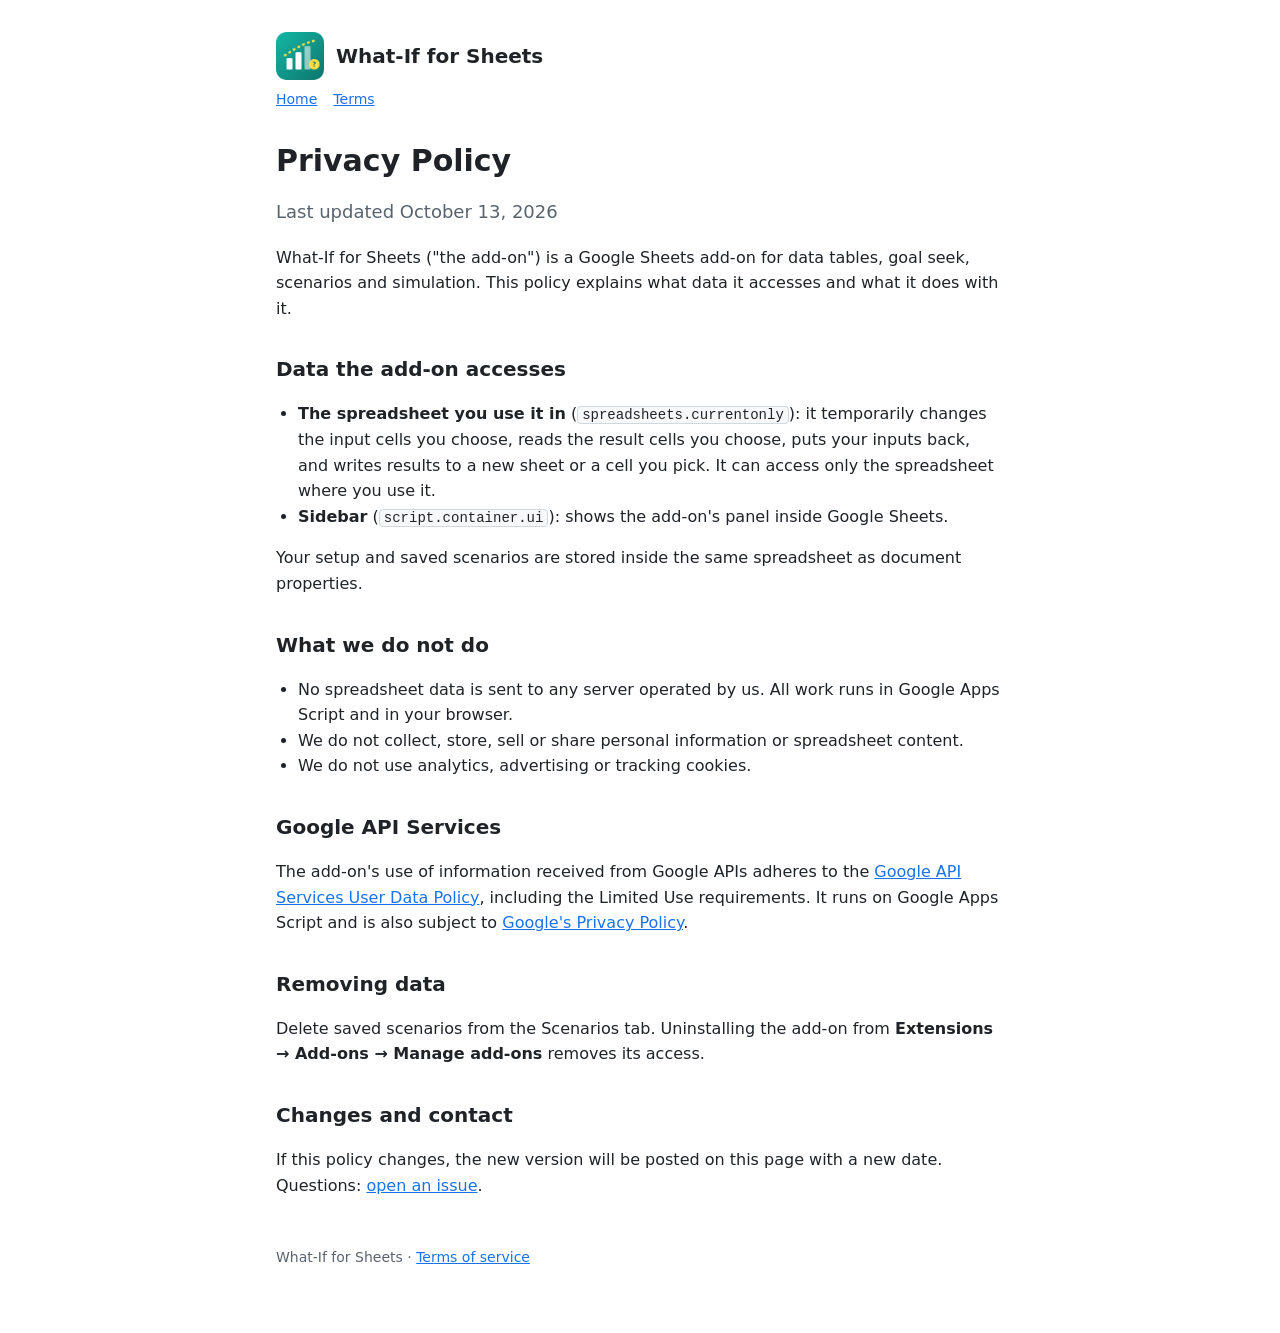
==== privacy.html @ 3785059e "add site Co-Authored-By: Claude Opus 5.5 <noreply@anthropic.com>" ====
<!doctype html>
<html lang="en">
<head>
<meta charset="utf-8">
<meta name="viewport" content="width=device-width, initial-scale=1">
<title>Privacy Policy</title>
<link rel="icon" href="icon-128.png">
<link rel="stylesheet" href="style.css">
</head>
<body>
<main>
<header><img src="icon-128.png" alt=""><a href="./">What-If for Sheets</a></header>
<nav><a href="./">Home</a><a href="terms.html">Terms</a></nav>

<h1>Privacy Policy</h1>
<p class="lede">Last updated October 13, 2026</p>

<p>What-If for Sheets ("the add-on") is a Google Sheets add-on for data tables, goal seek, scenarios and simulation. This policy explains what data it accesses and what it does with it.</p>

<h2>Data the add-on accesses</h2>
<ul>
  <li><b>The spreadsheet you use it in</b> (<code>spreadsheets.currentonly</code>): it temporarily changes the input cells you choose, reads the result cells you choose, puts your inputs back, and writes results to a new sheet or a cell you pick. It can access only the spreadsheet where you use it.</li>
  <li><b>Sidebar</b> (<code>script.container.ui</code>): shows the add-on's panel inside Google Sheets.</li>
</ul>
<p>Your setup and saved scenarios are stored inside the same spreadsheet as document properties.</p>

<h2>What we do not do</h2>
<ul>
  <li>No spreadsheet data is sent to any server operated by us. All work runs in Google Apps Script and in your browser.</li>
  <li>We do not collect, store, sell or share personal information or spreadsheet content.</li>
  <li>We do not use analytics, advertising or tracking cookies.</li>
</ul>

<h2>Google API Services</h2>
<p>The add-on's use of information received from Google APIs adheres to the <a href="https://developers.google.com/terms/api-services-user-data-policy">Google API Services User Data Policy</a>, including the Limited Use requirements. It runs on Google Apps Script and is also subject to <a href="https://policies.google.com/privacy">Google's Privacy Policy</a>.</p>

<h2>Removing data</h2>
<p>Delete saved scenarios from the Scenarios tab. Uninstalling the add-on from <b>Extensions → Add-ons → Manage add-ons</b> removes its access.</p>

<h2>Changes and contact</h2>
<p>If this policy changes, the new version will be posted on this page with a new date. Questions: <a href="https://github.com/roguemoose/what-if-for-sheets/issues">open an issue</a>.</p>

<footer>What-If for Sheets · <a href="terms.html">Terms of service</a></footer>
</main>
</body>
</html>
---- style.css ----
:root {
  --bg: #ffffff;
  --text: #1f2328;
  --muted: #59636e;
  --accent: #1a73e8;
  --card: #f6f8fa;
  --border: #d1d9e0;
}
@media (prefers-color-scheme: dark) {
  :root {
    --bg: #0d1117;
    --text: #e6edf3;
    --muted: #9198a1;
    --accent: #4493f8;
    --card: #161b22;
    --border: #30363d;
  }
}
* { box-sizing: border-box; }
body {
  margin: 0;
  background: var(--bg);
  color: var(--text);
  font: 16px/1.6 system-ui, -apple-system, "Segoe UI", Roboto, sans-serif;
}
main { max-width: 760px; margin: 0 auto; padding: 32px 16px 64px; }
header { display: flex; align-items: center; gap: 12px; margin-bottom: 8px; }
header img { width: 48px; height: 48px; }
header a { color: inherit; text-decoration: none; font-weight: 600; font-size: 20px; }
nav { display: flex; gap: 16px; flex-wrap: wrap; margin-bottom: 32px; font-size: 14px; }
a { color: var(--accent); }
h1 { font-size: 30px; line-height: 1.25; margin: 0 0 12px; }
h2 { font-size: 20px; margin: 32px 0 8px; }
.lede { color: var(--muted); font-size: 18px; }
.card { background: var(--card); border: 1px solid var(--border); border-radius: 8px; padding: 16px 20px; margin: 16px 0; }
ol, ul { padding-left: 22px; }
code { background: var(--card); border: 1px solid var(--border); border-radius: 4px; padding: 0 4px; font-size: 14px; }
img.shot { width: 100%; border: 1px solid var(--border); border-radius: 8px; margin: 16px 0; }
footer { margin-top: 48px; color: var(--muted); font-size: 14px; }
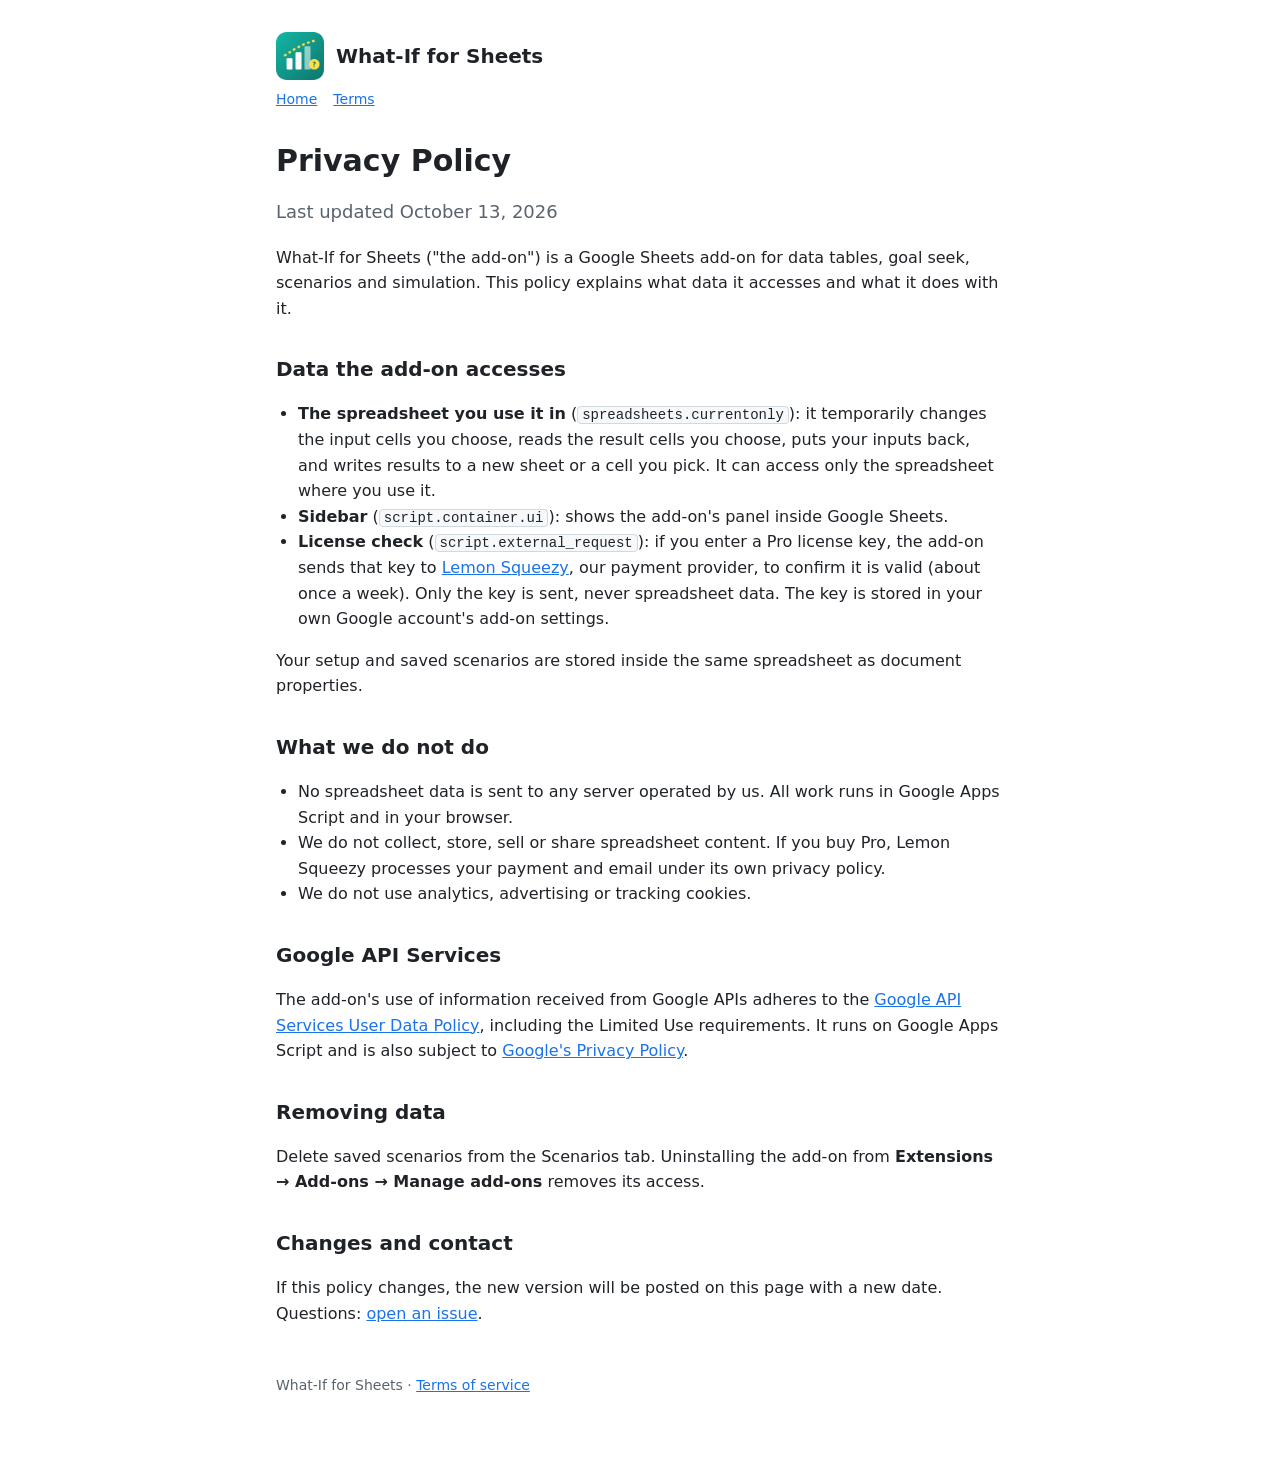
==== commit c042c94c: "add pro plan and license check terms Co-Authored-By: Claude Opus 5.5 <noreply@anthropic.com>" ====
--- a/privacy.html
+++ b/privacy.html
@@ -21,13 +21,14 @@
 <ul>
   <li><b>The spreadsheet you use it in</b> (<code>spreadsheets.currentonly</code>): it temporarily changes the input cells you choose, reads the result cells you choose, puts your inputs back, and writes results to a new sheet or a cell you pick. It can access only the spreadsheet where you use it.</li>
   <li><b>Sidebar</b> (<code>script.container.ui</code>): shows the add-on's panel inside Google Sheets.</li>
+  <li><b>License check</b> (<code>script.external_request</code>): if you enter a Pro license key, the add-on sends that key to <a href="https://www.lemonsqueezy.com/privacy">Lemon Squeezy</a>, our payment provider, to confirm it is valid (about once a week). Only the key is sent, never spreadsheet data. The key is stored in your own Google account's add-on settings.</li>
 </ul>
 <p>Your setup and saved scenarios are stored inside the same spreadsheet as document properties.</p>
 
 <h2>What we do not do</h2>
 <ul>
   <li>No spreadsheet data is sent to any server operated by us. All work runs in Google Apps Script and in your browser.</li>
-  <li>We do not collect, store, sell or share personal information or spreadsheet content.</li>
+  <li>We do not collect, store, sell or share spreadsheet content. If you buy Pro, Lemon Squeezy processes your payment and email under its own privacy policy.</li>
   <li>We do not use analytics, advertising or tracking cookies.</li>
 </ul>
 
